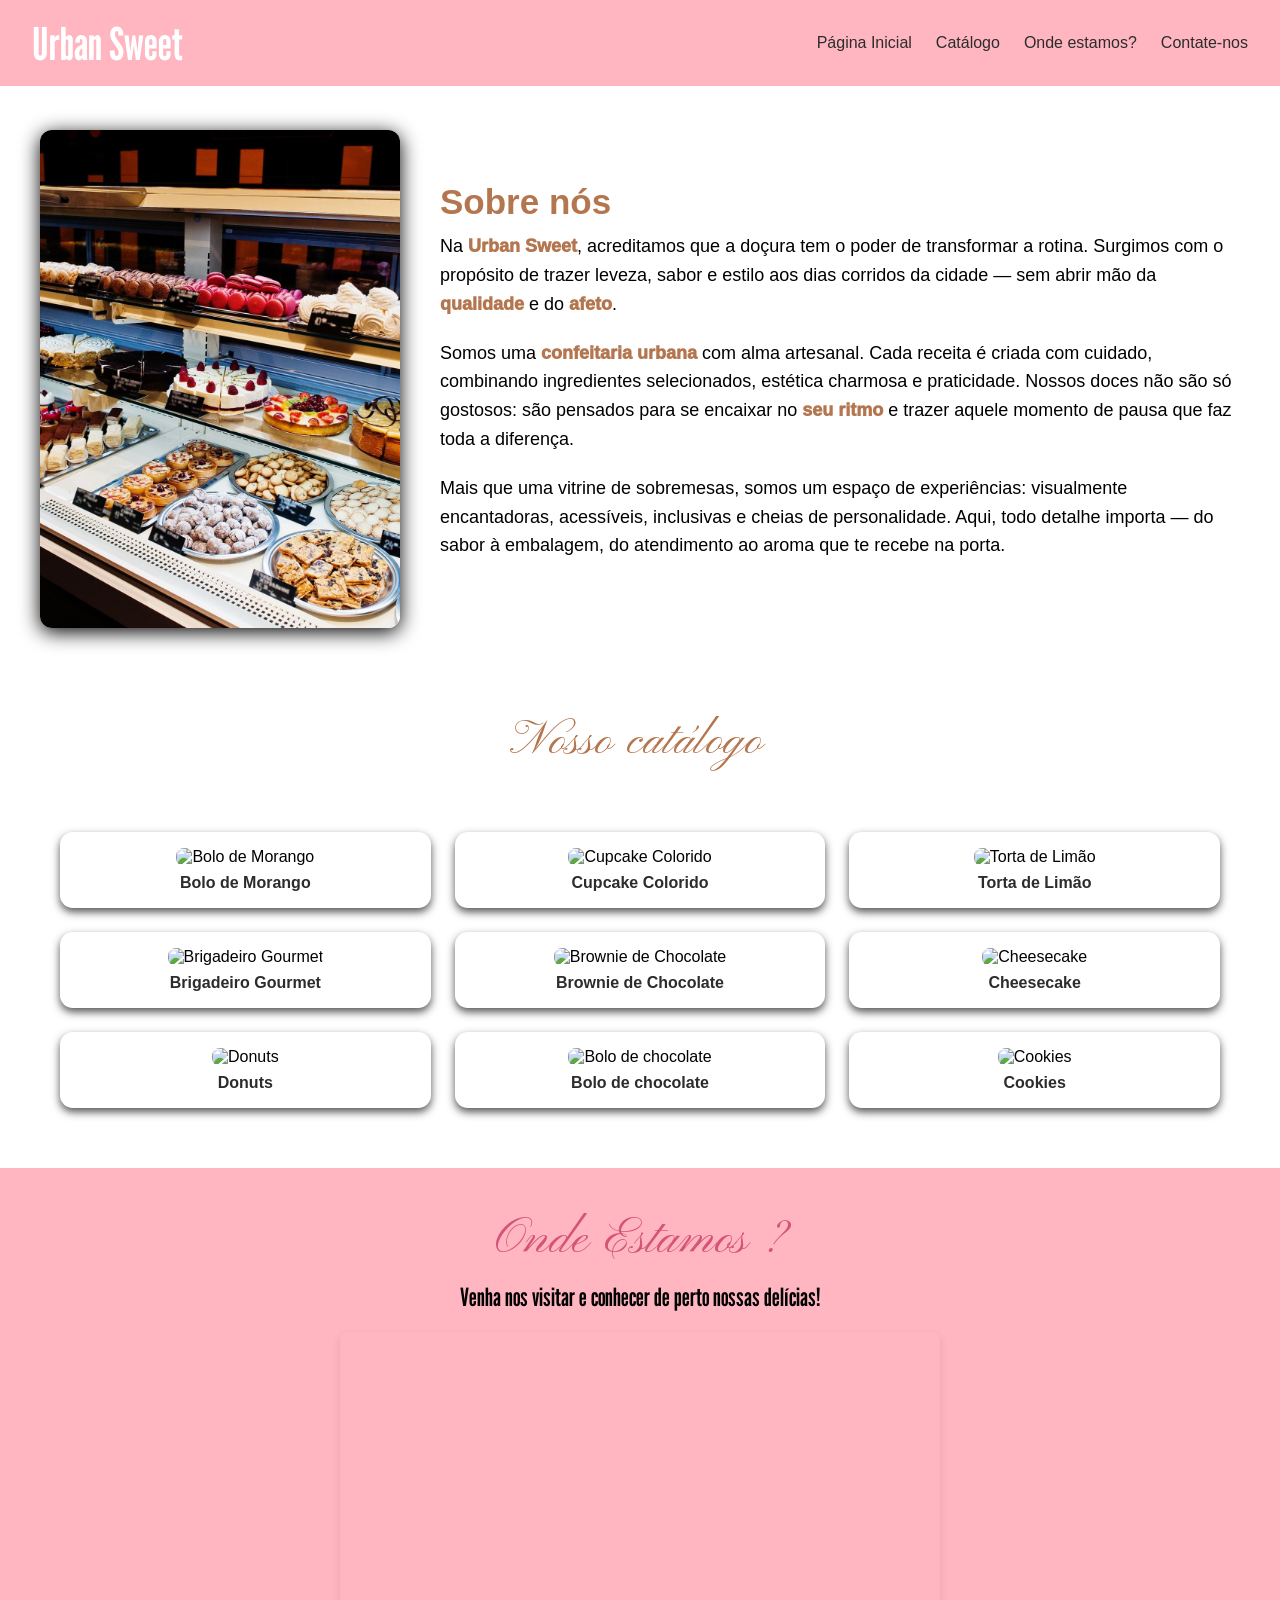
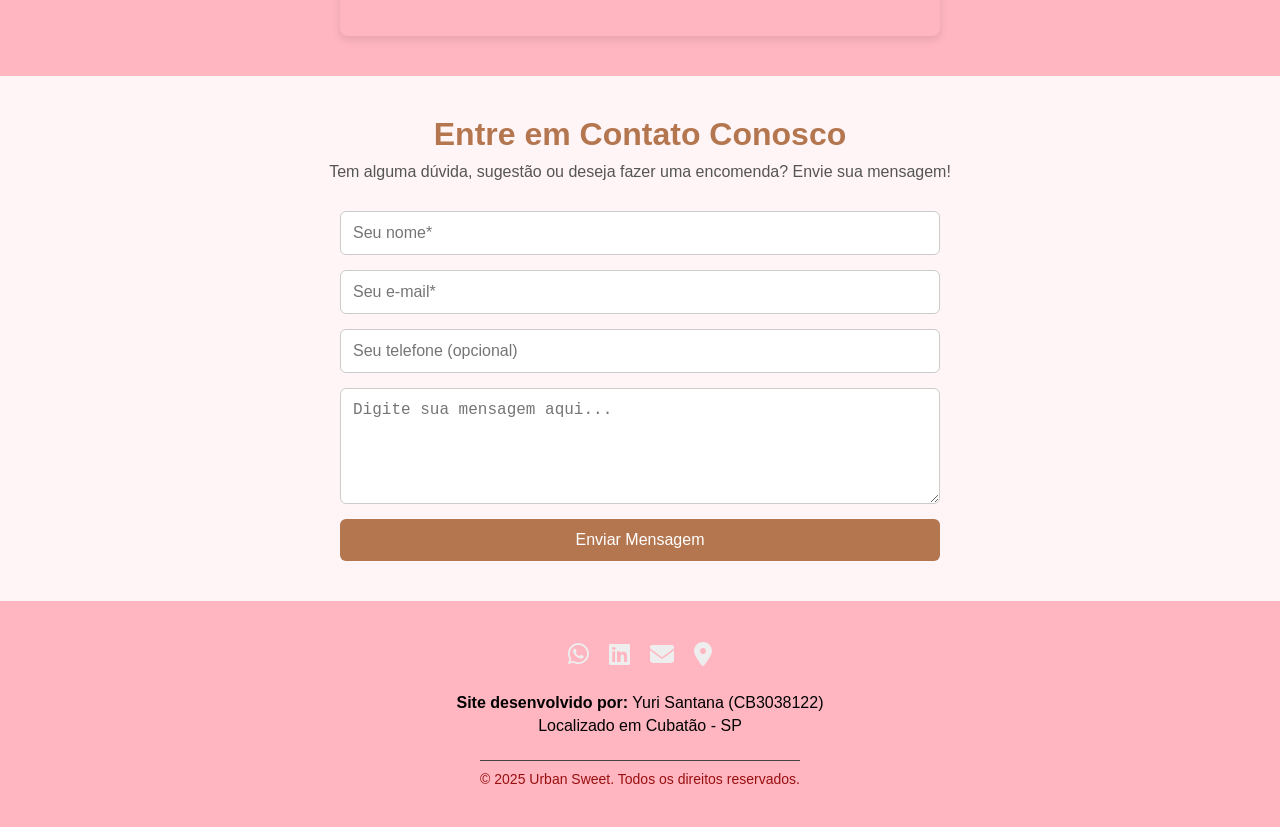
==== index.html @ ba4ae416 "Update and rename index/Site confeitaria.html to index.html" ====
<!DOCTYPE html>
<html lang="pt-br">
  <head>
    <meta charset="UTF-8" />
    <meta name="viewport" content="width=device-width, initial-scale=1.0" />
    <title>Urban Sweet</title>
    <link rel="stylesheet" href="Style confeitaria.css">
     <link rel="stylesheet" href="https://cdnjs.cloudflare.com/ajax/libs/font-awesome/6.5.0/css/all.min.css">
  </head>

  <body>
    <header>
      <div class="logo">Urban Sweet</div>
      <nav>
        <ul class="links-nav">
          <li><a href="#sobre-nos">Página Inicial</a></li>
          <li><a href="#catalogo">Catálogo</a></li>
          <li><a href="#localizacao">Onde estamos?</a></li>
          <li><a href="#contato">Contate-nos</a></li>
        </ul>
      </nav>
    </header>

    <main>
      <section id="sobre-nos">
        <div class="container">
          <div class="image-box">
            <img src="./Images/foto confeitaria.jpg" alt="Loja Urban Sweet" />
          </div>
          <div class="text-sn">
            <h2>Sobre nós</h2>
            <p>
              Na <strong>Urban Sweet</strong>, acreditamos que a doçura tem o
              poder de transformar a rotina. Surgimos com o propósito de trazer
              leveza, sabor e estilo aos dias corridos da cidade — sem abrir mão
              da <strong>qualidade</strong> e do <strong>afeto</strong>.
            </p>

            <p>
              Somos uma <strong>confeitaria urbana</strong> com alma artesanal.
              Cada receita é criada com cuidado, combinando ingredientes
              selecionados, estética charmosa e praticidade. Nossos doces não
              são só gostosos: são pensados para se encaixar no
              <strong>seu ritmo</strong> e trazer aquele momento de pausa que
              faz toda a diferença.
            </p>

            <p>
              Mais que uma vitrine de sobremesas, somos um espaço de
              experiências: visualmente encantadoras, acessíveis, inclusivas e
              cheias de personalidade. Aqui, todo detalhe importa — do sabor à
              embalagem, do atendimento ao aroma que te recebe na porta.
            </p>
          </div>
        </div>
      </section>

      <section class="carrossel" id="catalogo">
        <h2>Nosso catálogo</h2>
        <div class="galeria">
          <div class="item">
            <img
              src="https://claudia.abril.com.br/wp-content/uploads/2020/02/receita-bolo-morango-chantilly.jpg?quality=70&strip=info&w=620"
              alt="Bolo de Morango"
            />
            <p>Bolo de Morango</p>
          </div>
          <div class="item">
            <img
              src="https://queroserdoceira.com.br/wp-content/uploads/2024/04/cupcake-colorido-5-jpg.webp"
              alt="Cupcake Colorido"
            />
            <p>Cupcake Colorido</p>
          </div>
          <div class="item">
            <img
              src="https://recipesblob.oetker.com.br/assets/d044a4ef3cfe45998593f500c00942ef/1272x764/torta-de-limo.jpg"
              alt="Torta de Limão"
            />
            <p>Torta de Limão</p>
          </div>
          <div class="item">
            <img
              src="https://eadgourmet.com.br/wp-content/uploads/2023/05/Brigadeiro-gourmet-receitas.jpg"
              alt="Brigadeiro Gourmet"
            />
            <p>Brigadeiro Gourmet</p>
          </div>
          <div class="item">
            <img
              src="https://www.receitasnestle.com.br/sites/default/files/styles/recipe_detail_desktop_new/public/srh_recipes/cfbfedfd85d0260c6ee6df707b38be16.jpeg?itok=Pubji7qh"
              alt="Brownie de Chocolate"
            />
            <p>Brownie de Chocolate</p>
          </div>
          <div class="item">
            <img
              src="https://bakeandcakegourmet.com.br/uploads/site/receitas/cheesecake-de-frutas-vermelhas-wvd7kw62.jpg"
              alt="Cheesecake"
            />
            <p>Cheesecake</p>
          </div>
          <div class="item">
            <img
              src="https://encrypted-tbn0.gstatic.com/images?q=tbn:ANd9GcR-QOzuML9dWEileOw0DT3nD5RbFF0O5ktQ0Q&s"
              alt="Donuts"
            />
            <p>Donuts</p>
          </div>
          <div class="item">
            <img
              src="https://www.sabornamesa.com.br/media/k2/items/cache/8097da6161421504ad99a7e5f09e9e69_XL.jpg"
              alt="Bolo de chocolate"
            />
            <p>Bolo de chocolate</p>
          </div>
          <div class="item">
            <img
              src="https://i.ytimg.com/vi/XjIdqAdzGoE/hq720.jpg?sqp=-oaymwEhCK4FEIIDSFryq4qpAxMIARUAAAAAGAElAADIQj0AgKJD&rs=AOn4CLDQB0Mk5spqFjWYOsc0h0lbWkBv1Q"
              alt="Cookies"
            />
            <p>Cookies</p>
          </div>
        </div>
      </section>

      <section class="localizacao" id="localizacao">
        <h2>Onde Estamos ?</h2>
        <p>Venha nos visitar e conhecer de perto nossas delícias!</p>

        <div class="mapa-container">
          <iframe
            src="https://www.google.com/maps/embed?pb=!1m18!1m12!1m3!1d3361.99092131251!2d-46.4123488!3d-23.9283997!2m3!1f0!2f0!3f0!3m2!1i1024!2i768!4f13.1!3m3!1m2!1s0x94ce1bb29bde4aeb%3A0x8b65b60dcd73ad02!2sInstituto%20Federal%20de%20Educa%C3%A7%C3%A3o%2C%20Ci%C3%AAncia%20e%20Tecnologia%20de%20S%C3%A3o%20Paulo%2C%20Campus%20Cubat%C3%A3o!5e1!3m2!1spt-BR!2sbr!4v1749872664648!5m2!1spt-BR!2sbr"
            width="100%"
            height="300"
            style="border: 0"
            allowfullscreen=""
            loading="lazy"
          >
          </iframe>
        </div>
      </section>

      <section id="contato" class="contato">
        <h2>Entre em Contato Conosco</h2>
        <p>
          Tem alguma dúvida, sugestão ou deseja fazer uma encomenda? Envie sua
          mensagem!
        </p>

        <form action="contato.php" method="post" class="formulario-contato">
          <input type="text" name="nome" placeholder="Seu nome*" required />
          <input type="email" name="email" placeholder="Seu e-mail*" required />
          <input
            type="tel"
            name="telefone"
            placeholder="Seu telefone (opcional)"
          />
          <textarea
            name="mensagem"
            rows="5"
            placeholder="Digite sua mensagem aqui..."
            required
          ></textarea>
          <button type="submit">Enviar Mensagem</button>
        </form>
      </section>
    </main>

    <footer>
      <div class="social-icons">
        <a href="https://wa.me/seunumero" target="_blank"
          ><i class="fab fa-whatsapp"></i
        ></a>
        <a href="https://www.linkedin.com/in/yuri-santana-029709233/" target="_blank"
          ><i class="fab fa-linkedin"></i
        ></a>
        <a href="mailto:mendes.yuri@aluno.ifsp.edu.br"><i class="fas fa-envelope"></i></a>
        <a href="https://maps.app.goo.gl/SusfpyHaBWExmNCu5"><i class="fas fa-map-marker-alt"></i></a>
      </div>

      <div class="footer-info">
        <p>
          <strong>Site desenvolvido por:</strong> Yuri Santana (CB3038122)
        </p>
        <p>Localizado em Cubatão - SP</p>
      </div>

      <div class="footer-bottom">
        <p>&copy; 2025 Urban Sweet. Todos os direitos reservados.</p>
      </div>
    </footer>
  </body>
</html>
---- Style confeitaria.css ----
@import url("https://fonts.googleapis.com/css2?family=League+Gothic&display=swap");
@import url("https://fonts.googleapis.com/css2?family=Kapakana:wght@300..400&family=League+Gothic&display=swap");

* {
  margin: 0;
  padding: 0;
  box-sizing: border-box;
}

html {
  scroll-behavior: smooth;
}

body {
  font-family: Arial, sans-serif;
}

header {
  position: fixed;
  top: 0;
  left: 0;
  width: 100%;
  display: flex;
  justify-content: space-between;
  align-items: center;
  background-color: #ffb6c1;
  padding: 1rem 2rem;
}

.logo {
  color: #ffffff;
  font-size: 45px;
  font-family: "League Gothic", sans-serif;
}

.links-nav {
  list-style: none;
  display: flex;
  gap: 1.5rem;
}

.links-nav a {
  color: #2c2c2c;
  text-decoration: none;
  font-size: 1rem;
  position: relative;
  transition: color 0.3s;
}

.links-nav a:hover {
  color: #ffffff;
}

.links-nav a::after {
  content: "";
  position: absolute;
  width: 0;
  height: 2px;
  bottom: -4px;
  left: 0;
  background-color: #fff;
  transition: width 0.3s;
}

.links-nav a:hover::after {
  width: 100%;
}

.links-nav a.active {
  color: #fff;
  font-weight: bold;
}

h2 {
  color: #b4764f;
  font-family: "Segoe UI", Tahoma, Geneva, Verdana, sans-serif;
}

.text-sn h2 {
  font-size: 35px;
  margin-bottom: 10px;
}

.text-sn {
  flex: 1;
  min-width: 300px;
  padding: 20px;
}

.text-sn p {
  line-height: 1.6;
  font-size: 18px;
  margin-bottom: 20px;
}

.text-sn strong {
  color: #b4764f;
  font-weight: 1000;
}

.container {
  display: flex;
  flex-wrap: wrap;
  max-width: 1300px;
  margin: 40px auto;
  padding: 20px;
  padding-top: 70px;
  align-items: center;
}

.image-box {
  flex: 1;
  padding: 20px;
  min-width: 250px;
  max-width: 400px;
}

.image-box img {
  width: 100%;
  border-radius: 12px;
  box-shadow: 0 4px 20px rgba(0, 0, 0, 5);
}

.carrossel h2 {
  font-family: "Kapakana";
  font-size: 60px;
  text-align: center;
  margin-bottom: 1.5rem;
}

.galeria {
  padding: 20px;
  margin: 40px;
  display: grid;
  grid-template-columns: repeat(3, 1fr);
  gap: 1.5rem;
}

.item {
  background: #fff;
  border-radius: 0.8rem;
  box-shadow: 0 4px 8px rgba(0, 0, 0, 0.674);
  text-align: center;
  padding: 1rem;
  transition: transform 0.3s;
}

.item img {
  width: 100%;
  height: 250px;
  border-radius: 0.5rem;
  object-fit: cover;
}

.item p {
  margin-top: 0.5rem;
  font-weight: bold;
  color: #2c2c2c;
}

.item:hover {
  transform: scale(1.05);
}

.localizacao {
  padding: 40px;
  text-align: center;
  background-color: #ffb6c1;
  font-family: "Arial", sans-serif;
}

.localizacao h2 {
  font-family: "Kapakana";
  font-size: 4rem;
  margin-bottom: 10px;
  color: #d35478;
}

.localizacao p {
  font-family: "League Gothic", serif;
  font-size: 25px;
  color: #000000;
  margin-bottom: 20px;
}

.mapa-container {
  max-width: 600px;
  margin: 0 auto;
  box-shadow: 0 4px 10px rgba(0, 0, 0, 0.1);
  border-radius: 8px;
  overflow: hidden;
}

.contato {
  padding: 40px;
  background-color: #fff5f7;
  text-align: center;
  font-family: "Arial", sans-serif;
}

.contato h2 {
  font-size: 2rem;
  color: #b4764f;
  margin-bottom: 10px;
}

.contato p {
  color: #555;
  margin-bottom: 30px;
}

.formulario-contato {
  max-width: 600px;
  margin: 0 auto;
  display: flex;
  flex-direction: column;
  gap: 15px;
}

.formulario-contato input,
.formulario-contato textarea {
  padding: 12px;
  border: 1px solid #ccc;
  border-radius: 6px;
  font-size: 1rem;
}

.formulario-contato button {
  background-color: #b4764f;
  color: white;
  padding: 12px;
  border: none;
  border-radius: 6px;
  font-size: 1rem;
  cursor: pointer;
  transition: background-color 0.3s ease;
}

.formulario-contato button:hover {
  background-color: #946244;
}

footer {
  background-color: #ffb6c1;
  color: #000000;
  padding: 40px 20px;
  display: flex;
  flex-direction: column;
  align-items: center;
  gap: 20px;
  font-family: Arial, sans-serif;
}

.social-icons {
  display: flex;
  gap: 20px;
}

.social-icons a {
  color: #eee;
  font-size: 24px;
  transition: color 0.3s;
}

.social-icons a:hover {
  color: #1db954;
}

.footer-info {
  text-align: center;
}

.footer-info p {
  margin: 5px 0;
}

.footer-bottom {
  border-top: 1px solid #444;
  padding-top: 10px;
  font-size: 14px;
  color: #980f0f;
}
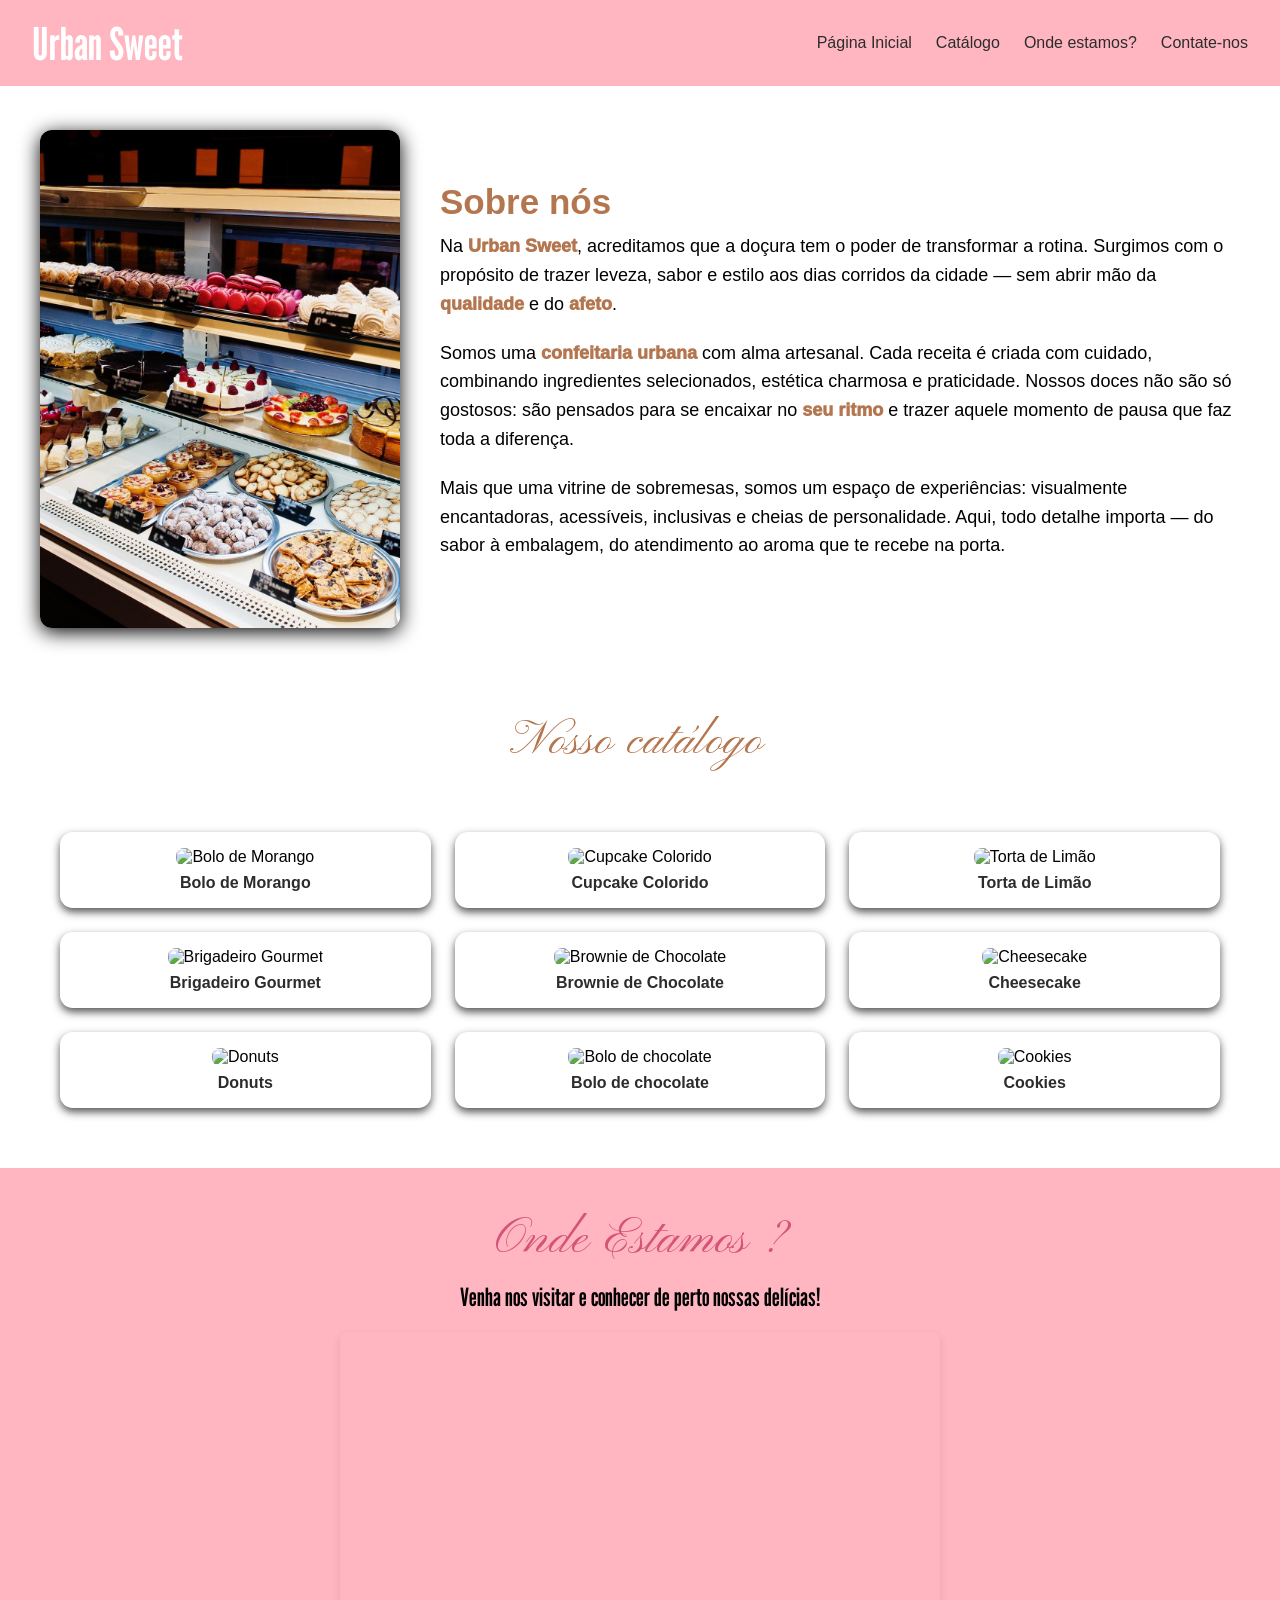
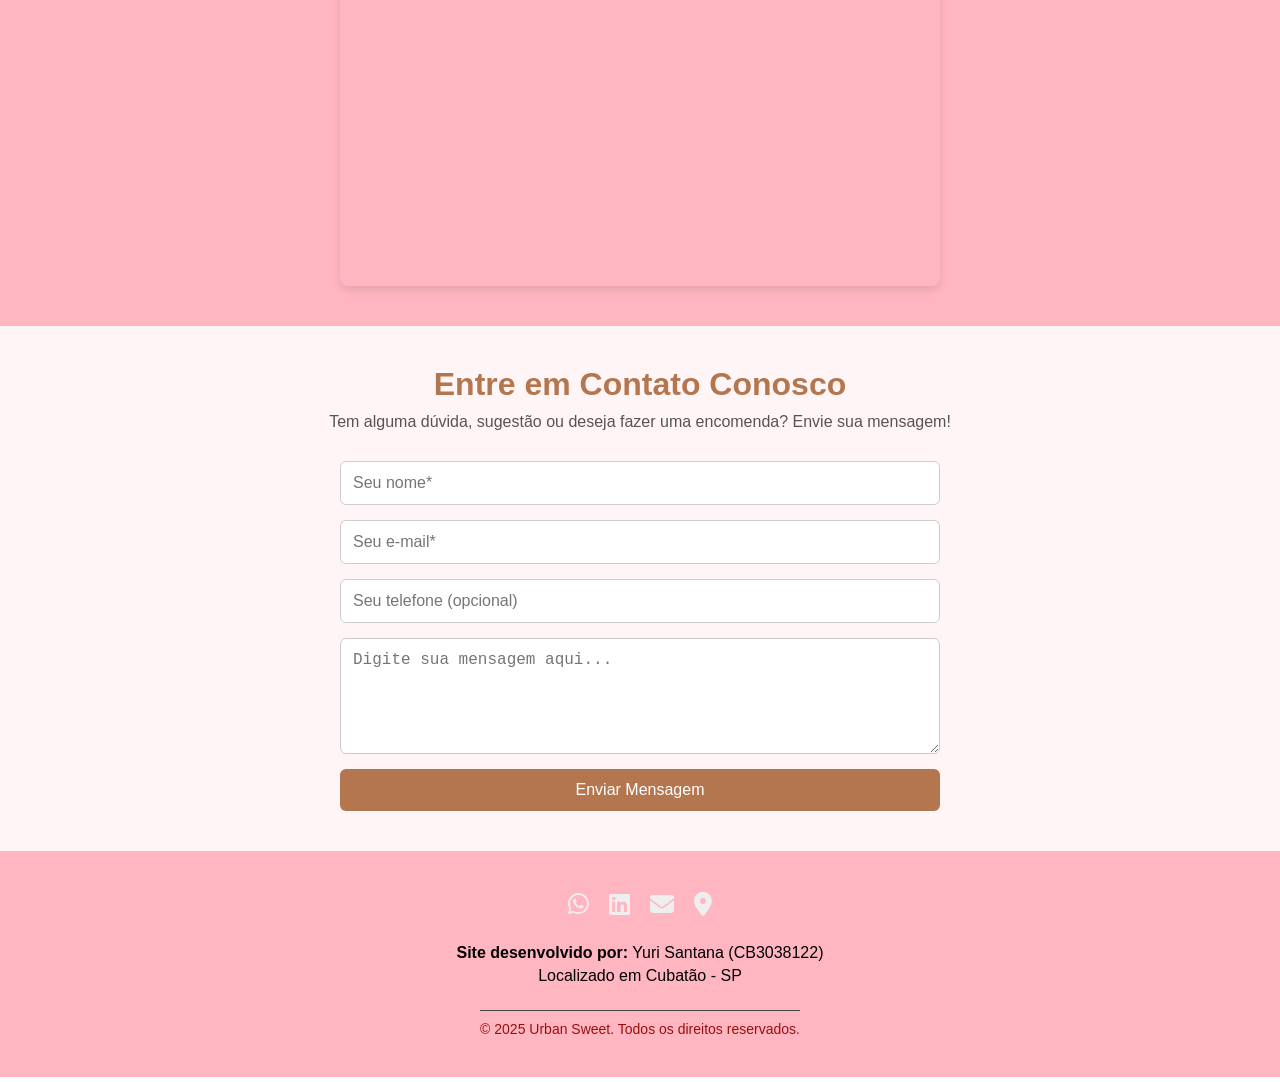
==== commit ca491393: "Update index.html" ====
--- a/index.html
+++ b/index.html
@@ -4,8 +4,21 @@
     <meta charset="UTF-8" />
     <meta name="viewport" content="width=device-width, initial-scale=1.0" />
     <title>Urban Sweet</title>
-    <link rel="stylesheet" href="Style confeitaria.css">
-     <link rel="stylesheet" href="https://cdnjs.cloudflare.com/ajax/libs/font-awesome/6.5.0/css/all.min.css">
+    <link rel="stylesheet" href="Style confeitaria.css" />
+    <link
+      rel="stylesheet"
+      href="https://cdnjs.cloudflare.com/ajax/libs/font-awesome/6.5.0/css/all.min.css"
+    />
+
+    <script>
+      window.addEventListener("scroll", () => {
+        const progressBar = document.querySelector(".scroll-progress-bar");
+        const totalHeight =
+          document.documentElement.scrollHeight - window.innerHeight;
+        const progress = (window.scrollY / totalHeight) * 100;
+        progressBar.style.width = `${progress}%`;
+      });
+    </script>
   </head>
 
   <body>
@@ -21,6 +34,8 @@
       </nav>
     </header>
 
+    <div class="scroll-progress-bar"></div>
+
     <main>
       <section id="sobre-nos">
         <div class="container">
@@ -132,7 +147,7 @@
           <iframe
             src="https://www.google.com/maps/embed?pb=!1m18!1m12!1m3!1d3361.99092131251!2d-46.4123488!3d-23.9283997!2m3!1f0!2f0!3f0!3m2!1i1024!2i768!4f13.1!3m3!1m2!1s0x94ce1bb29bde4aeb%3A0x8b65b60dcd73ad02!2sInstituto%20Federal%20de%20Educa%C3%A7%C3%A3o%2C%20Ci%C3%AAncia%20e%20Tecnologia%20de%20S%C3%A3o%20Paulo%2C%20Campus%20Cubat%C3%A3o!5e1!3m2!1spt-BR!2sbr!4v1749872664648!5m2!1spt-BR!2sbr"
             width="100%"
-            height="300"
+            height="550px"
             style="border: 0"
             allowfullscreen=""
             loading="lazy"
@@ -172,17 +187,21 @@
         <a href="https://wa.me/seunumero" target="_blank"
           ><i class="fab fa-whatsapp"></i
         ></a>
-        <a href="https://www.linkedin.com/in/yuri-santana-029709233/" target="_blank"
+        <a
+          href="https://www.linkedin.com/in/yuri-santana-029709233/"
+          target="_blank"
           ><i class="fab fa-linkedin"></i
         ></a>
-        <a href="mailto:mendes.yuri@aluno.ifsp.edu.br"><i class="fas fa-envelope"></i></a>
-        <a href="https://maps.app.goo.gl/SusfpyHaBWExmNCu5"><i class="fas fa-map-marker-alt"></i></a>
+        <a href="mailto:mendes.yuri@aluno.ifsp.edu.br"
+          ><i class="fas fa-envelope"></i
+        ></a>
+        <a href="https://maps.app.goo.gl/SusfpyHaBWExmNCu5" target="_blank"
+          ><i class="fas fa-map-marker-alt"></i
+        ></a>
       </div>
 
       <div class="footer-info">
-        <p>
-          <strong>Site desenvolvido por:</strong> Yuri Santana (CB3038122)
-        </p>
+        <p><strong>Site desenvolvido por:</strong> Yuri Santana (CB3038122)</p>
         <p>Localizado em Cubatão - SP</p>
       </div>
 
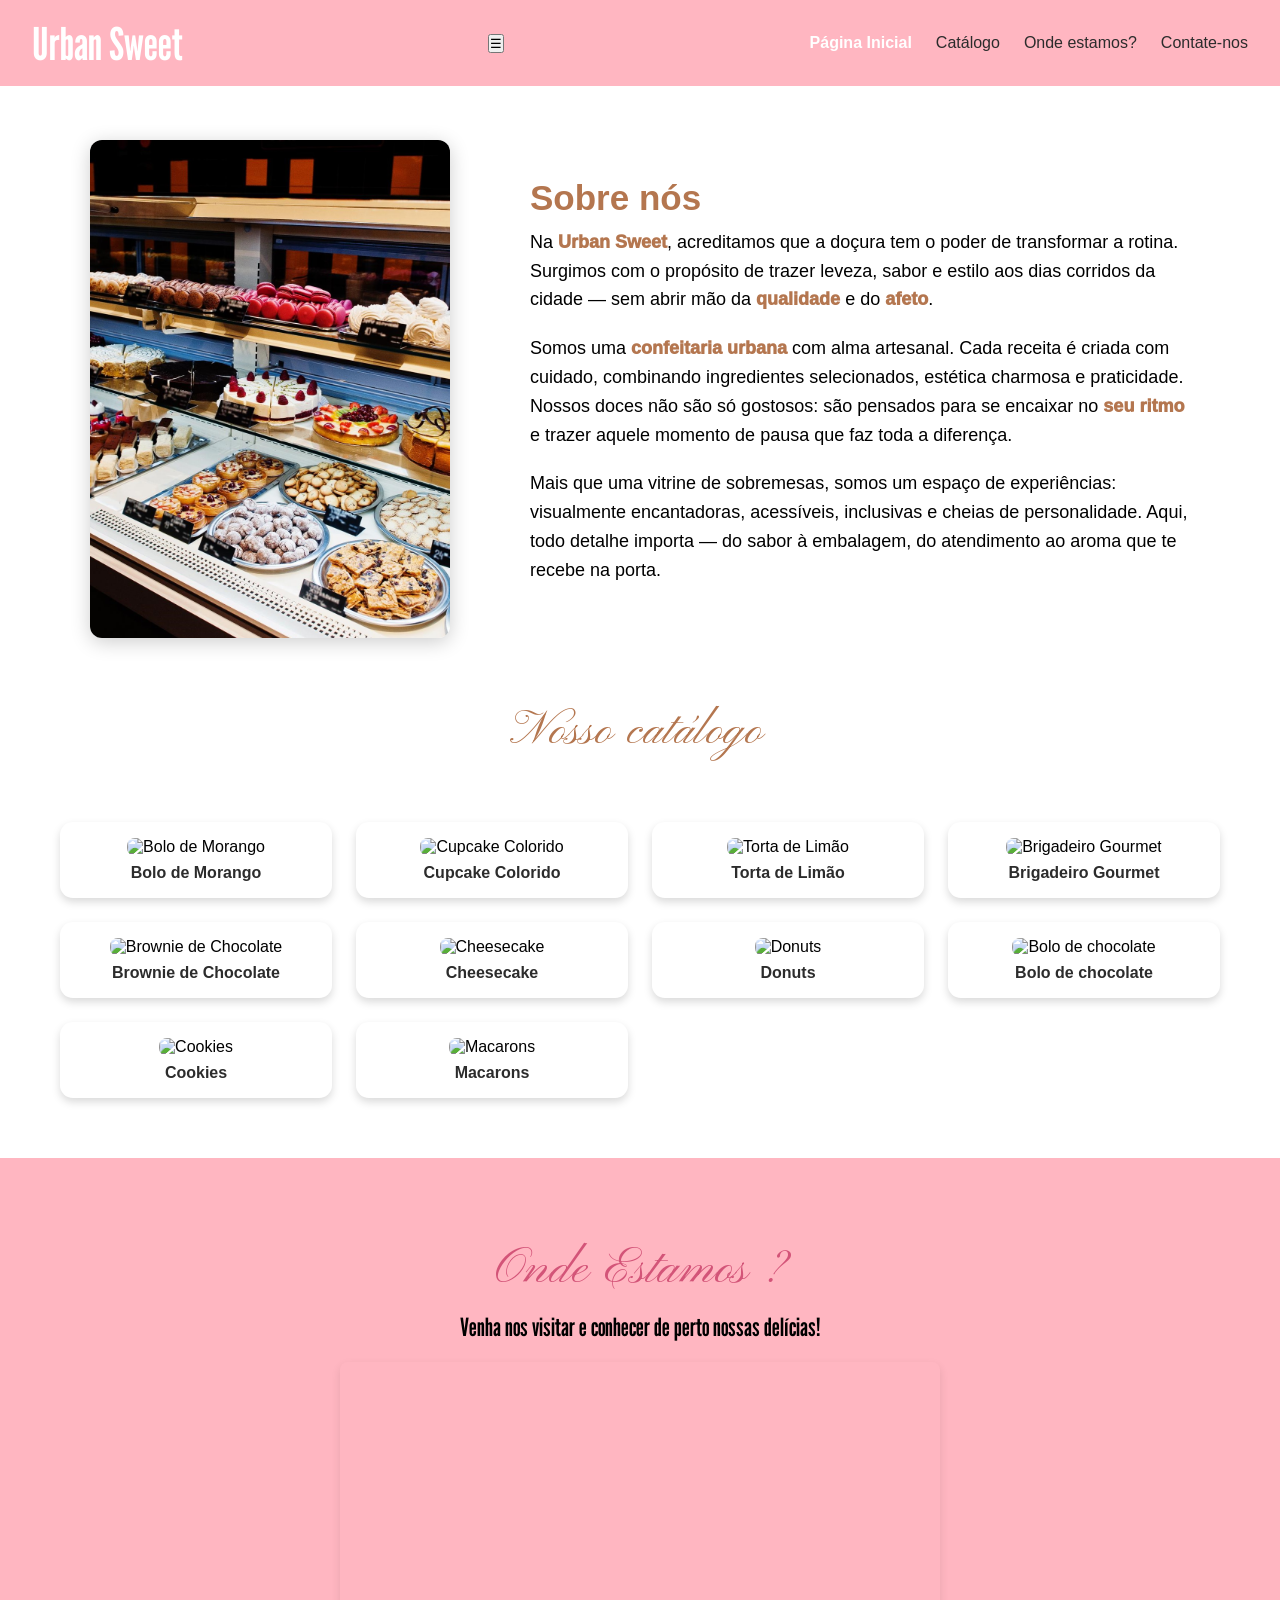
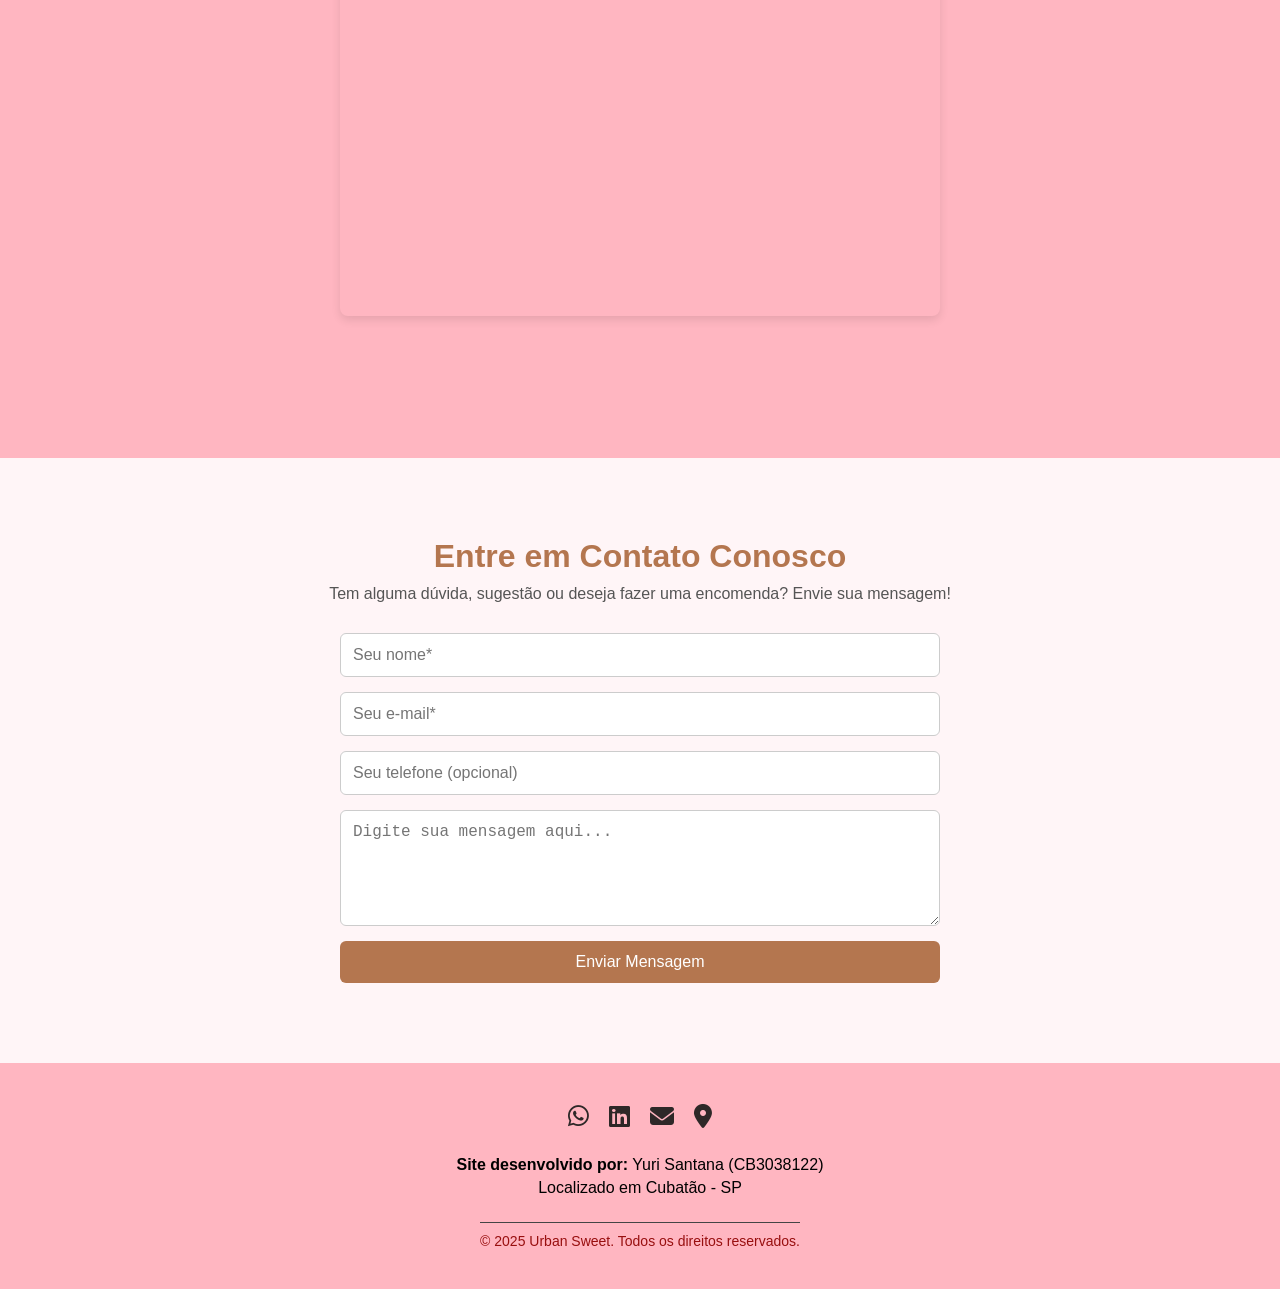
==== commit 32309abf: "Update index.html" ====
--- a/index.html
+++ b/index.html
@@ -9,7 +9,6 @@
       rel="stylesheet"
       href="https://cdnjs.cloudflare.com/ajax/libs/font-awesome/6.5.0/css/all.min.css"
     />
-
     <script>
       window.addEventListener("scroll", () => {
         const progressBar = document.querySelector(".scroll-progress-bar");
@@ -24,12 +23,13 @@
   <body>
     <header>
       <div class="logo">Urban Sweet</div>
-      <nav>
+      <button class="menu-toggle" aria-label="Abrir menu">&#9776;</button>
+      <nav class="nav-menu">
         <ul class="links-nav">
-          <li><a href="#sobre-nos">Página Inicial</a></li>
-          <li><a href="#catalogo">Catálogo</a></li>
-          <li><a href="#localizacao">Onde estamos?</a></li>
-          <li><a href="#contato">Contate-nos</a></li>
+          <li><a href="#sobre-nos" class="nav-link">Página Inicial</a></li>
+          <li><a href="#catalogo" class="nav-link">Catálogo</a></li>
+          <li><a href="#localizacao" class="nav-link">Onde estamos?</a></li>
+          <li><a href="#contato" class="nav-link">Contate-nos</a></li>
         </ul>
       </nav>
     </header>
@@ -135,6 +135,13 @@
               alt="Cookies"
             />
             <p>Cookies</p>
+          </div>
+          <div class="item">
+            <img
+              src="https://static.wixstatic.com/media/8024f8_0a8fc3fb5403423a8239b4122c8adfcb~mv2.png/v1/fill/w_568,h_368,al_c,q_85,usm_0.66_1.00_0.01,enc_avif,quality_auto/8024f8_0a8fc3fb5403423a8239b4122c8adfcb~mv2.png"
+              alt="Macarons"
+            />
+            <p>Macarons</p>
           </div>
         </div>
       </section>
@@ -210,4 +217,37 @@
       </div>
     </footer>
   </body>
+
+  <script>
+    const toggleBtn = document.querySelector(".menu-toggle");
+    const navMenu = document.querySelector(".nav-menu");
+    const navLinks = document.querySelectorAll(".nav-link");
+    const sections = document.querySelectorAll("section[id]");
+
+    toggleBtn.addEventListener("click", () => {
+      navMenu.classList.toggle("open");
+    });
+
+    navLinks.forEach((link) => {
+      link.addEventListener("click", () => {
+        navMenu.classList.remove("open");
+      });
+    });
+
+    const observer = new IntersectionObserver(
+      (entries) => {
+        entries.forEach((entry) => {
+          const id = entry.target.getAttribute("id");
+          const link = document.querySelector(`.nav-link[href="#${id}"]`);
+          if (entry.isIntersecting) {
+            navLinks.forEach((link) => link.classList.remove("active"));
+            link.classList.add("active");
+          }
+        });
+      },
+      { threshold: 0.6 }
+    );
+
+    sections.forEach((section) => observer.observe(section));
+  </script>
 </html>
--- a/Style confeitaria.css
+++ b/Style confeitaria.css
@@ -1,5 +1,5 @@
 @import url("https://fonts.googleapis.com/css2?family=League+Gothic&display=swap");
-@import url("https://fonts.googleapis.com/css2?family=Kapakana:wght@300..400&family=League+Gothic&display=swap");
+@import url("https://fonts.googleapis.com/css2?family=Kapakana:wght@300..400&display=swap");
 
 * {
   margin: 0;
@@ -13,6 +13,7 @@
 
 body {
   font-family: Arial, sans-serif;
+  overflow-x: hidden;
 }
 
 header {
@@ -25,6 +26,7 @@
   align-items: center;
   background-color: #ffb6c1;
   padding: 1rem 2rem;
+  z-index: 1000;
 }
 
 .logo {
@@ -76,15 +78,27 @@
   font-family: "Segoe UI", Tahoma, Geneva, Verdana, sans-serif;
 }
 
+/* ===== SOBRE NÓS ===== */
+.container {
+  display: flex;
+  flex-wrap: wrap;
+  justify-content: center;
+  align-items: center;
+  max-width: 1200px;
+  margin: 0 auto;
+  padding: 120px 20px 40px;
+  gap: 40px;
+}
+
+.text-sn {
+  width: 100%;
+  max-width: 700px;
+  padding: 20px;
+}
+
 .text-sn h2 {
   font-size: 35px;
   margin-bottom: 10px;
-}
-
-.text-sn {
-  flex: 1;
-  min-width: 300px;
-  padding: 20px;
 }
 
 .text-sn p {
@@ -98,31 +112,21 @@
   font-weight: 1000;
 }
 
-.container {
-  display: flex;
-  flex-wrap: wrap;
-  max-width: 1300px;
-  margin: 40px auto;
+.image-box {
+  width: 100%;
+  max-width: 400px;
   padding: 20px;
-  padding-top: 70px;
-  align-items: center;
-}
-
-.image-box {
-  flex: 1;
-  padding: 20px;
-  min-width: 250px;
-  max-width: 400px;
 }
 
 .image-box img {
   width: 100%;
   border-radius: 12px;
-  box-shadow: 0 4px 20px rgba(0, 0, 0, 5);
-}
-
+  box-shadow: 0 4px 20px rgba(0, 0, 0, 0.2);
+}
+
+/* ===== CATÁLOGO ===== */
 .carrossel h2 {
-  font-family: "Kapakana";
+  font-family: "Kapakana", sans-serif;
   font-size: 60px;
   text-align: center;
   margin-bottom: 1.5rem;
@@ -132,14 +136,14 @@
   padding: 20px;
   margin: 40px;
   display: grid;
-  grid-template-columns: repeat(3, 1fr);
+  grid-template-columns: repeat(auto-fit, minmax(250px, 1fr));
   gap: 1.5rem;
 }
 
 .item {
   background: #fff;
   border-radius: 0.8rem;
-  box-shadow: 0 4px 8px rgba(0, 0, 0, 0.674);
+  box-shadow: 0 4px 8px rgba(0, 0, 0, 0.15);
   text-align: center;
   padding: 1rem;
   transition: transform 0.3s;
@@ -162,15 +166,18 @@
   transform: scale(1.05);
 }
 
+/* ===== LOCALIZAÇÃO ===== */
 .localizacao {
-  padding: 40px;
-  text-align: center;
+  padding: 80px 20px;
+  width: 100%;
+  min-height: 100vh;
   background-color: #ffb6c1;
-  font-family: "Arial", sans-serif;
+  text-align: center;
+  font-family: Arial, sans-serif;
 }
 
 .localizacao h2 {
-  font-family: "Kapakana";
+  font-family: "Kapakana", sans-serif;
   font-size: 4rem;
   margin-bottom: 10px;
   color: #d35478;
@@ -179,23 +186,26 @@
 .localizacao p {
   font-family: "League Gothic", serif;
   font-size: 25px;
-  color: #000000;
+  color: #000;
   margin-bottom: 20px;
 }
 
 .mapa-container {
   max-width: 600px;
+  min-height: 550px;
   margin: 0 auto;
   box-shadow: 0 4px 10px rgba(0, 0, 0, 0.1);
   border-radius: 8px;
   overflow: hidden;
 }
 
+/* ===== CONTATO ===== */
 .contato {
-  padding: 40px;
+  padding: 80px 20px;
+  width: 100%;
   background-color: #fff5f7;
   text-align: center;
-  font-family: "Arial", sans-serif;
+  font-family: Arial, sans-serif;
 }
 
 .contato h2 {
@@ -240,9 +250,10 @@
   background-color: #946244;
 }
 
+/* ===== FOOTER ===== */
 footer {
   background-color: #ffb6c1;
-  color: #000000;
+  color: #000;
   padding: 40px 20px;
   display: flex;
   flex-direction: column;
@@ -257,7 +268,7 @@
 }
 
 .social-icons a {
-  color: #eee;
+  color: #2e2828;
   font-size: 24px;
   transition: color 0.3s;
 }
@@ -280,3 +291,14 @@
   font-size: 14px;
   color: #980f0f;
 }
+
+.scroll-progress-bar {
+  position: fixed;
+  top: 0;
+  left: 0;
+  height: 5px;
+  background-color: #946244;
+  width: 0%;
+  z-index: 9999;
+}
+
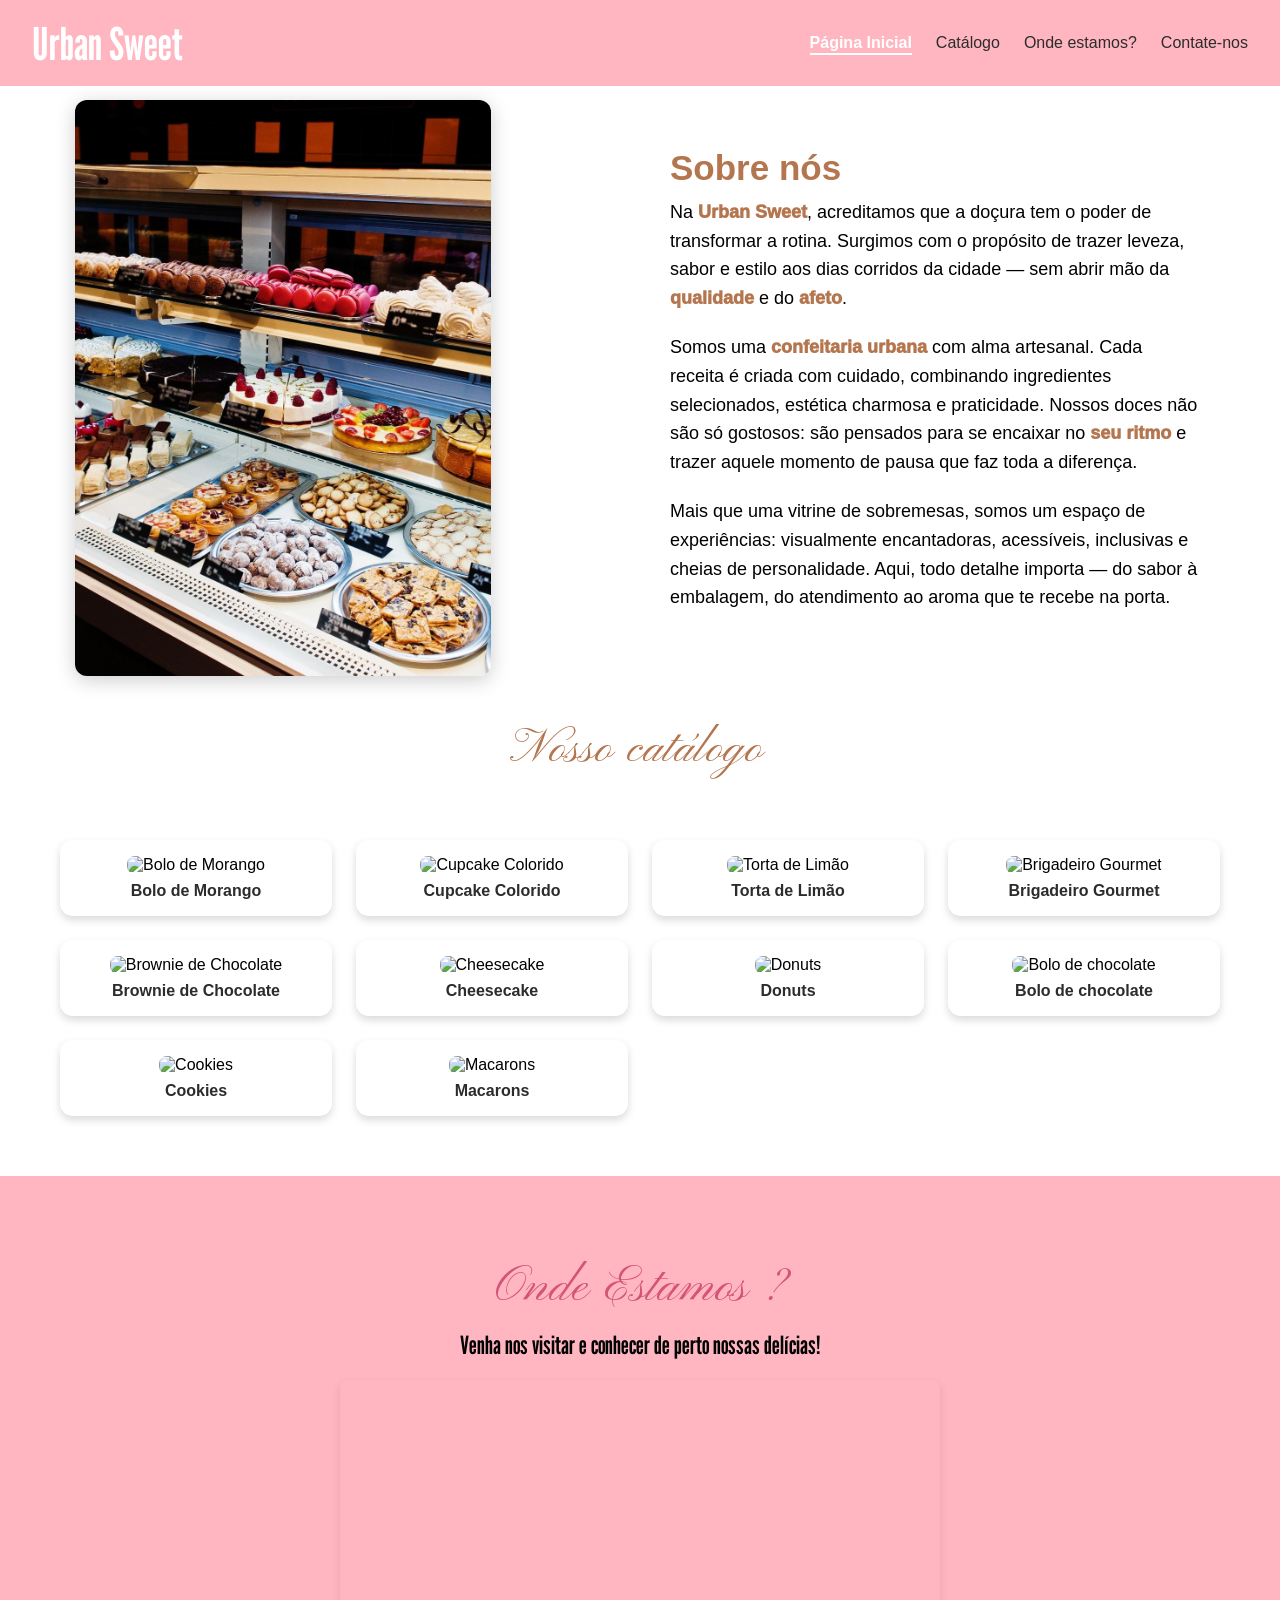
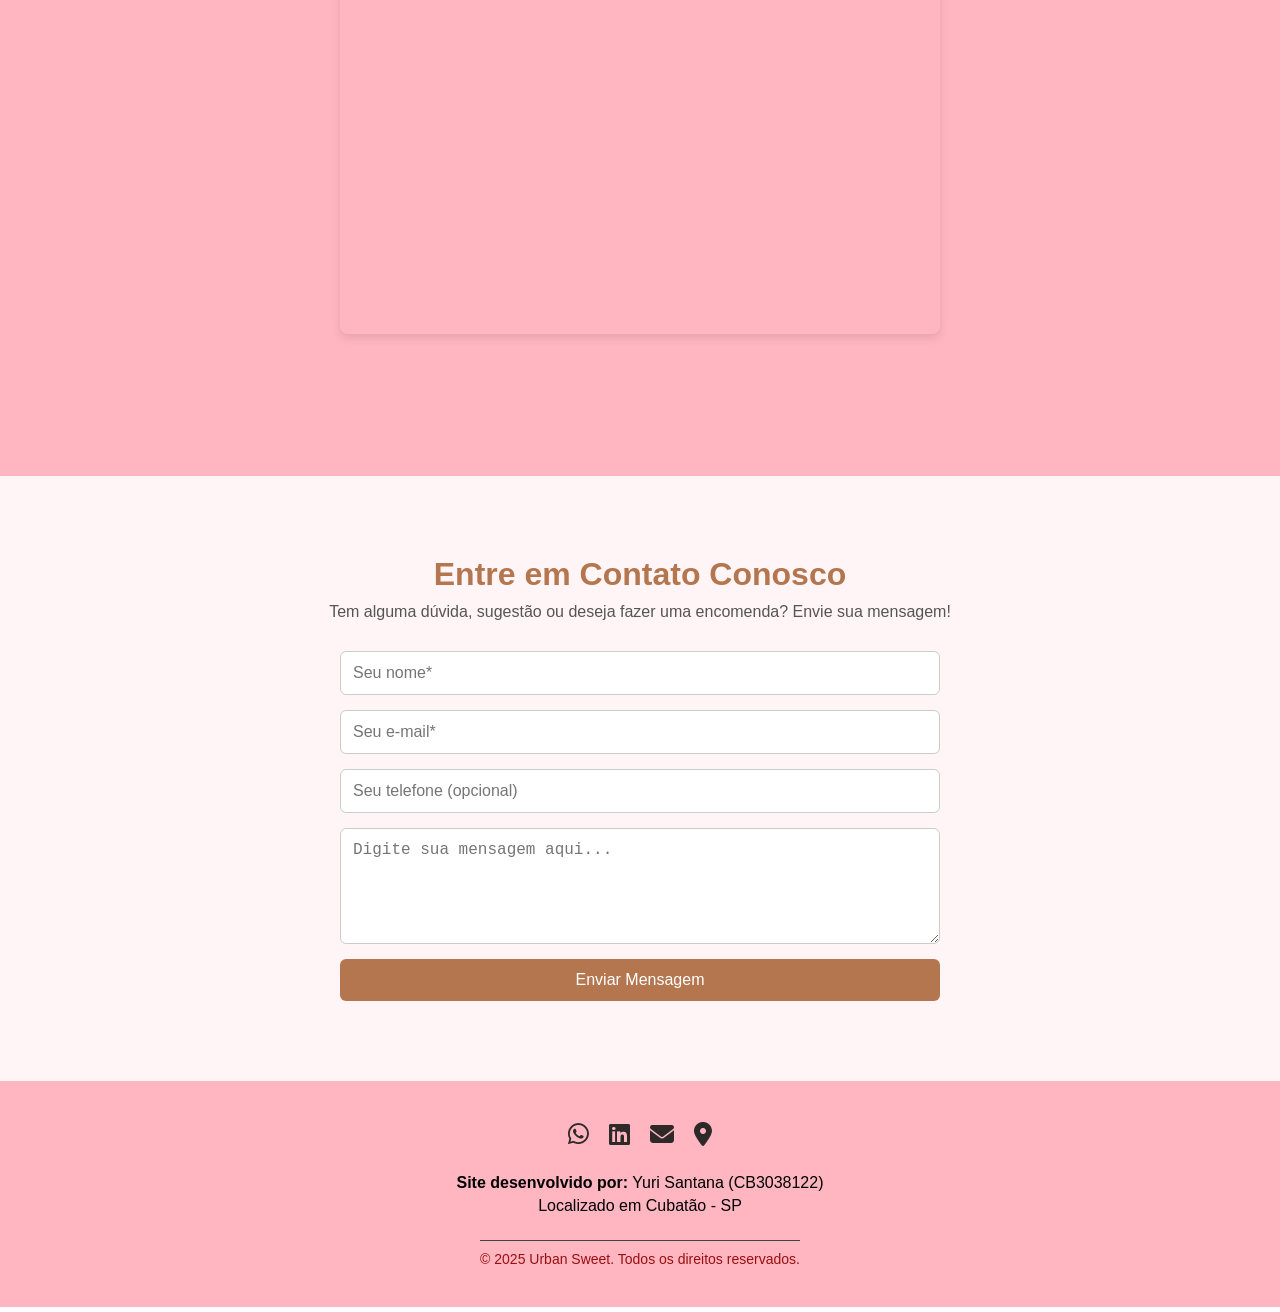
==== commit f98b2b88: "Update index.html Inclui o icone da guia" ====
--- a/index.html
+++ b/index.html
@@ -9,6 +9,7 @@
       rel="stylesheet"
       href="https://cdnjs.cloudflare.com/ajax/libs/font-awesome/6.5.0/css/all.min.css"
     />
+    <link rel="icon" href="./Images/favicon.ico">
     <script>
       window.addEventListener("scroll", () => {
         const progressBar = document.querySelector(".scroll-progress-bar");
--- a/Style confeitaria.css
+++ b/Style confeitaria.css
@@ -15,17 +15,16 @@
   font-family: Arial, sans-serif;
   overflow-x: hidden;
 }
-
 header {
   position: fixed;
   top: 0;
   left: 0;
   width: 100%;
+  background-color: #ffb6c1;
+  padding: 1rem 2rem;
   display: flex;
   justify-content: space-between;
   align-items: center;
-  background-color: #ffb6c1;
-  padding: 1rem 2rem;
   z-index: 1000;
 }
 
@@ -33,6 +32,19 @@
   color: #ffffff;
   font-size: 45px;
   font-family: "League Gothic", sans-serif;
+}
+
+.menu-toggle {
+  display: none;
+  font-size: 30px;
+  color: white;
+  background: none;
+  border: none;
+  cursor: pointer;
+}
+
+.nav-menu {
+  display: flex;
 }
 
 .links-nav {
@@ -64,7 +76,8 @@
   transition: width 0.3s;
 }
 
-.links-nav a:hover::after {
+.links-nav a:hover::after,
+.links-nav a.active::after {
   width: 100%;
 }
 
@@ -73,6 +86,41 @@
   font-weight: bold;
 }
 
+/* RESPONSIVO */
+@media (max-width: 768px) {
+  .menu-toggle {
+    display: block;
+  }
+
+  .nav-menu {
+    position: absolute;
+    top: 100%;
+    left: 0;
+    width: 100%;
+    background-color: #ffb6c1;
+    max-height: 0;
+    overflow: hidden;
+    transition: max-height 0.3s ease;
+    flex-direction: column;
+  }
+
+  .nav-menu.open {
+    max-height: 300px;
+  }
+
+  .links-nav {
+    flex-direction: column;
+    align-items: center;
+    padding: 1rem 0;
+  }
+
+  .links-nav li {
+    width: 100%;
+    text-align: center;
+    padding: 0.5rem 0;
+  }
+}
+
 h2 {
   color: #b4764f;
   font-family: "Segoe UI", Tahoma, Geneva, Verdana, sans-serif;
@@ -84,15 +132,16 @@
   flex-wrap: wrap;
   justify-content: center;
   align-items: center;
+  gap: 40px;
   max-width: 1200px;
   margin: 0 auto;
-  padding: 120px 20px 40px;
-  gap: 40px;
+  padding: 100px 20px 40px;
+  box-sizing: border-box;
 }
 
 .text-sn {
-  width: 100%;
-  max-width: 700px;
+  flex: 1 1 300px;
+  max-width: 600px;
   padding: 20px;
 }
 
@@ -113,13 +162,16 @@
 }
 
 .image-box {
-  width: 100%;
-  max-width: 400px;
-  padding: 20px;
+  flex: 1 1 300px;
+  max-width: 550px;
+  padding: 0 15px;
+  box-sizing: border-box;
 }
 
 .image-box img {
-  width: 100%;
+  width: 80%;
+  height: auto;
+  max-width: 100%;
   border-radius: 12px;
   box-shadow: 0 4px 20px rgba(0, 0, 0, 0.2);
 }
@@ -130,6 +182,7 @@
   font-size: 60px;
   text-align: center;
   margin-bottom: 1.5rem;
+  justify-items: center;
 }
 
 .galeria {
@@ -301,4 +354,3 @@
   width: 0%;
   z-index: 9999;
 }
-
